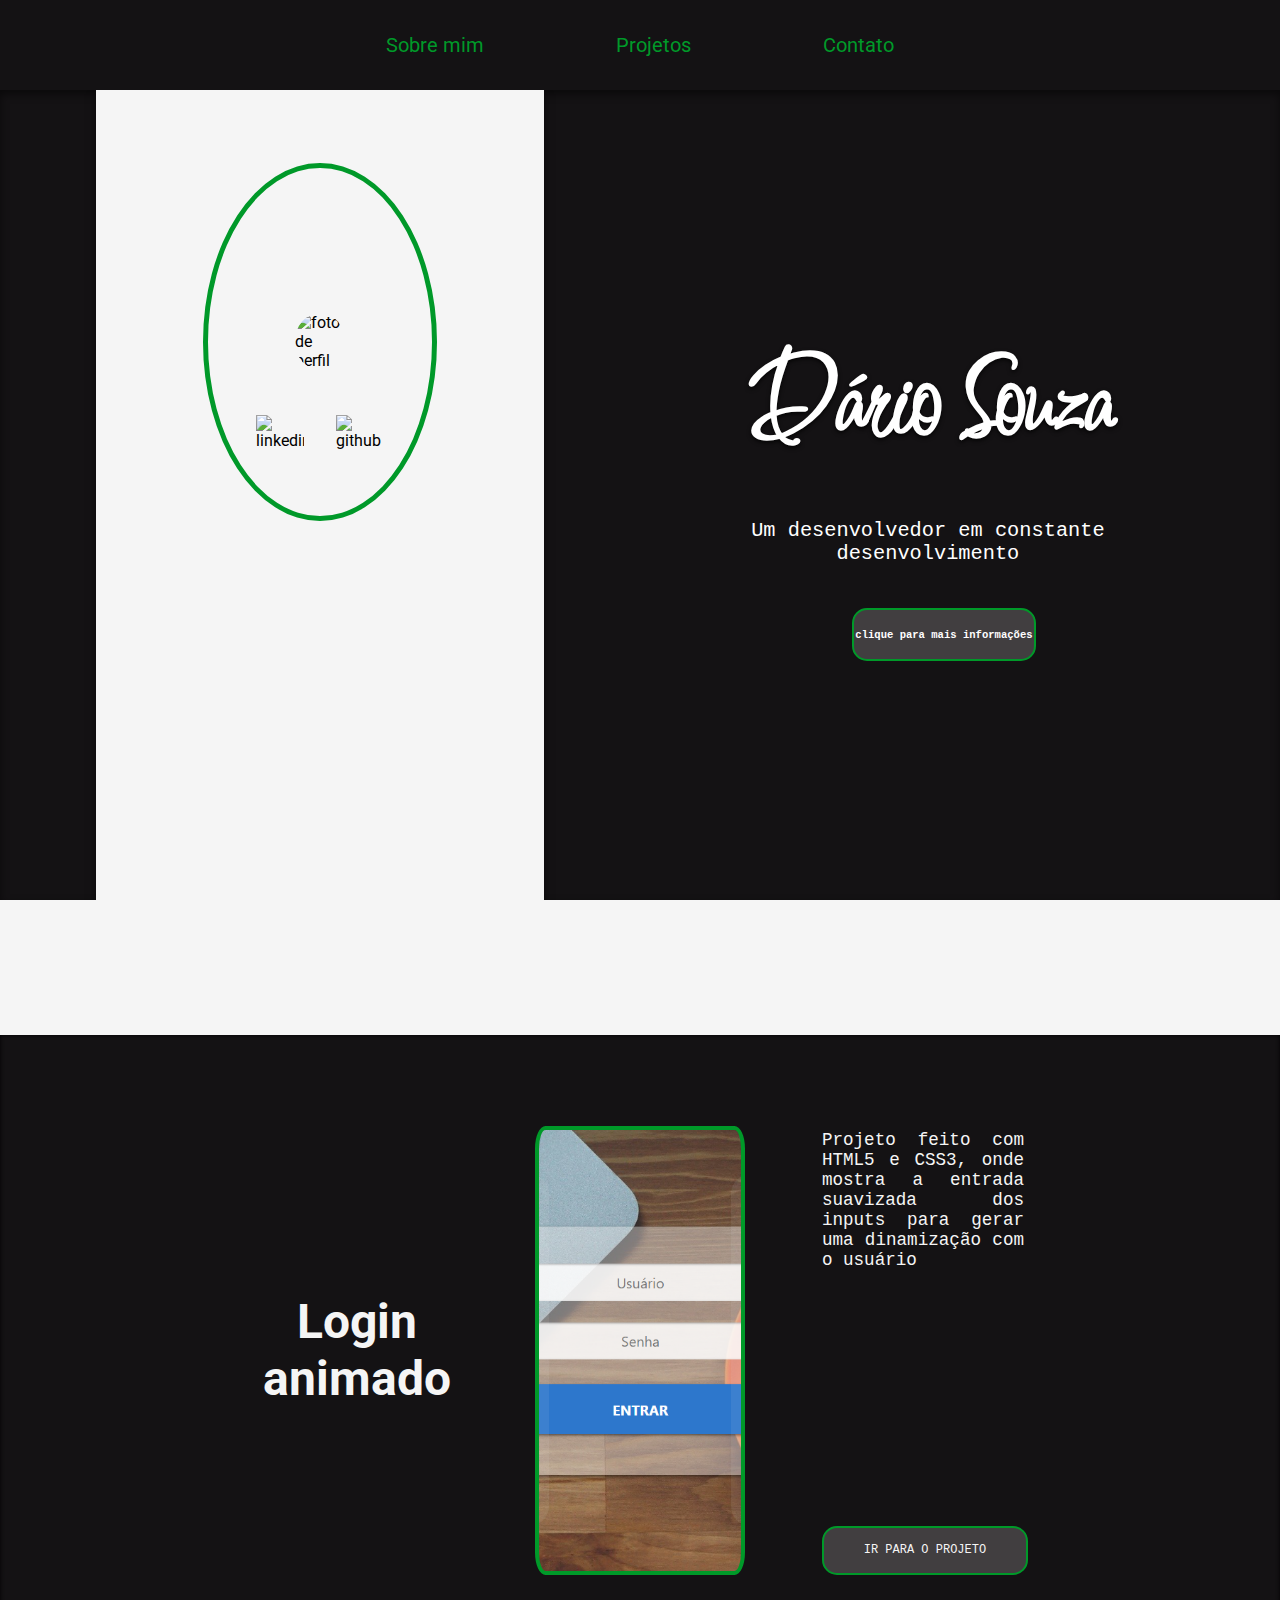
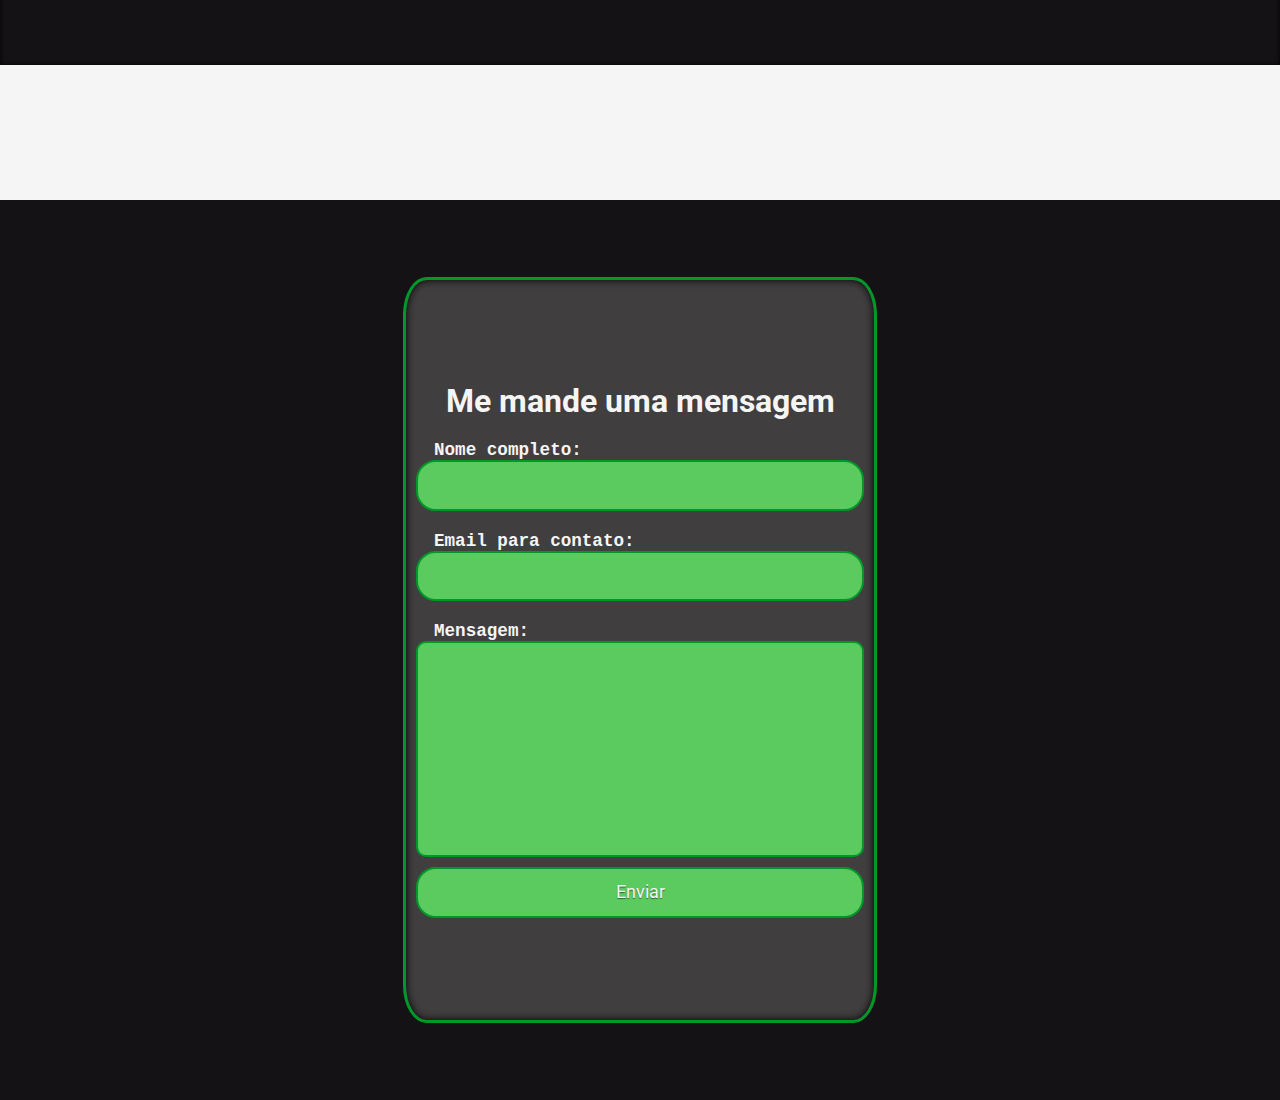
==== index.html @ be83c798 "Initial commit" ====
<!DOCTYPE html>
<html lang="pt-br">
<head>
    <meta charset="UTF-8">
    <meta http-equiv="X-UA-Compatible" content="IE=edge">
    <meta name="viewport" content="width=device-width, initial-scale=1.0">
    <title>Dário Souza </title>
    <link rel="stylesheet" href="style.css">
</head>
<body>
    <header>
        <nav>
            <a href="#aboutMe">Sobre mim</a>
            <a href="#projects">Projetos</a>
            <a href="#contactMe">Contato</a>
        </nav>
    </header>
    <main>
        <section id="aboutMe">
            <div class="informations">
                <div class="blockInformation">
                    <div id="iName" class="informationLeft">Nome: </div>
                    <div id="fullName" class="informationRight">Dário Souza Silva</div>
                </div>
                <div class="blockInformation">
                    <div id="iAge" class="informationLeft">Idade: </div>
                    <div id="age" class="informationRight">27 anos</div>
                </div>
                <div class="blockInformation">
                    <div id="iFormation" class="informationLeft">Formação: </div>
                    <div id="formation" class="informationRight">Ciência da computação (cursando)</div>
                </div>
                <div class="blockInformation">
                    <div id="iTech" class="informationLeft">Tecnologias: </div>
                    <div id="tech" class="informationRight">
                        <img src="https://cdn-icons-png.flaticon.com/128/5968/5968267.png" alt="HTML5">
                        <img src="https://cdn-icons-png.flaticon.com/128/5968/5968242.png" alt="CSS3">
                        <img src="https://cdn-icons-png.flaticon.com/128/5968/5968292.png" alt="JavaScript">
                        <img src="https://cdn-icons-png.flaticon.com/128/226/226777.png" alt="Java">
                    </div>
                </div>
                <div id="toBack" class="blockInformation" onclick="toBack()">&gt &gt Voltar &gt &gt</div>
            </div>
            <div class="perfil">
                <div id="picture">
                    <img src="https://scontent.fpll2-1.fna.fbcdn.net/v/t1.6435-9/125182781_3692004967556855_4552895467819560343_n.jpg?_nc_cat=101&ccb=1-7&_nc_sid=84a396&_nc_eui2=AeEz0rqTQO0uCmzZlT-p1dopGNOKc-4LYCgY04pz7gtgKFqlQLQDskHsWCUPyxVER9g7AO82_QaTuzuPKn4RQ9fH&_nc_ohc=QNXeAowaSjYAX9S0Y0w&_nc_ht=scontent.fpll2-1.fna&oh=00_AfDtJtRcVWvV2bfsBlTSe26yl1U_y7fe7mzKs6G5Bv3Qhg&oe=63E3FEDC" alt="foto de perfil">
                </div>
                <div class="icons">
                    <nav>
                        <a href="https://www.linkedin.com/in/dariosouza25/" target="_blank"><img src="https://cdn-icons-png.flaticon.com/128/3488/3488326.png" alt="linkedin" id="img1"></a>
                        <a href="https://github.com/DSouza25" target="_blank"><img src="https://cdn-icons-png.flaticon.com/128/3488/3488426.png" alt="github" id="img2"></a>
                    </nav>
                </div>
            </div>
            <h1 id="name">Dário Souza</h1>
            <p id="slogan">Um desenvolvedor em constante <br> desenvolvimento</p>
            <div id="moreInformation" onclick="toMove()">
                <p>clique para mais informações</p>
            </div>
        </section>
        <section id="projects">
            <div class="contents">
                <div id="project">
                    <div id="projectName"><h1 id="nameView">Nome do projeto</h1></div>
                    <div id="projectView">
                        <div id="backProject" onclick="changeProject(-1)">&lt&lt</div>
                        <div id="nextProject" onclick="changeProject(1)">&gt&gt</div>
                    </div>
                    <div id="projectDescription">
                        <p id="description">Lorem ipsum dolor sit amet consectetur adipisicing elit. Qui adipisci fugit, necessitatibus ad quae odit tempora impedit saepe neque, quas, doloremque labore consectetur a. Eaque quos exercitationem qui quisquam quia.</p>
                        <a href="#projects" id="projectLink" target="_blank">
                            <div id="goToProject">IR PARA O PROJETO</div>
                        </a>
                    </div>
                </div>

            </div>
        </section>
        <section id="contactMe">
            <form action="https://formsubmit.co/dariodev25@gmail.com" method="post" id="contactForm">
                <input type="hidden" name="_next" value="http://127.0.0.1:5500/index.html">
                <h1>Me mande uma mensagem</h1>
                <label for="contactName">Nome completo:</label>
                <input type="text" name="contactName" id="contactName">
                <label for="contactEmail">Email para contato:</label>
                <input type="email" name="contactEmail" id="contacEmail">
                <label for="message">Mensagem:</label>
                <textarea name="message" id="message" cols="30" rows="10"></textarea>
                <input type="submit" value="Enviar" id="submit">
            </form>
        </section>
    </main>
    <footer></footer>
    <script src="scripit.js"></script>
</body>
</html>
---- style.css ----
@import url('https://fonts.googleapis.com/css2?family=Roboto:wght@400;500;700&display=swap');
@import url('https://fonts.googleapis.com/css2?family=Inspiration&display=swap');
*{
    text-decoration: none;
    color: black;
    margin: 0;
    padding: 0;
    border: 0;
    font-family: 'Roboto', sans-serif;
}
:root{
    --darkGreen: #006414;
    --normalGreen: #009929;
    --lightGreen: #5ccb5f;
    --black: #141214;
    --gray: #413e40;
}
header{
    height: 10vh;
    width: 100vw;
    display: flex;
    justify-content: center;
    background-color: var(--black);
}
header > nav{
    height: 100%;
    width: 50%;
    display: flex;
    justify-content: space-around;
    font-size: 1.25rem;
    align-items: center;
    color: var(--black);
}
header > nav > a{
    color: var(--normalGreen);
}
header > nav > a:hover{
    color: var(--lightGreen);
}
main{
    height: 90vh;
    width: 100vw;
}
#aboutMe{
    height: 100%;
    width: 100vw;
    overflow: hidden;
    position: relative;
    background-color: var(--black);
    box-shadow: inset 0px 4px 8px rgba(0, 0, 0, 0.5);
}
.informations{
    width: 50%;
    height: 100%;
    position: absolute;
    display: flex;
    align-items: center;
    justify-content: center;
    flex-direction: column;
}
.blockInformation{
    width: 80%;
    height: 6%;
    margin: 10px 0px;
    display: flex;
    justify-content: center;
    align-items: center;
}
@keyframes informationsIn {
    0%{
        transform: translateY(0px);
        opacity: 0;
    }
    75%{
        transform: translateY(-80px);
    }
    100%{
        transform: translateY(-60px);
        opacity: 1;
    }
}
@keyframes surgir {
    0%{
        opacity: 0;
    }
    100%{
        opacity: 1;
    }
}
@keyframes sumir {
    0%{
        opacity: 1;
    }
    100%{
        opacity: 0;
    }
}
.blockInformation > div{
    margin: 0px 10px;
    box-sizing: border-box;
    padding-left: 8px;
}
.informationLeft{
    background-color: whitesmoke;
    height: 100%;
    width: 25%;
    font-size: large;
    display: flex;
    align-items: center;
    opacity: 0;
    border-radius: 4px;
    box-shadow: 0px 2px 4px black;
}
.informationRight{
    background-color: var(--normalGreen);
    color: whitesmoke;
    height: 100%;
    width: 70%;
    font-size: large;
    display: flex;
    align-items: center;
    font-family: 'Courier New', Courier, monospace;
    opacity: 0;
    border-radius: 4px;
    box-shadow: 0px 0px 4px black;
}
.informationRight > img{
    width: 7%;
    margin-left: 5px;
    box-shadow: 0px 1px 2px var(--darkGreen);
}
#toBack{
    height: 6%;
    width: 24%;
    color: whitesmoke;
    border: 2px solid var(--normalGreen);
    background-color: var(--gray);
    border-radius: 15px;
    display: flex;
    align-items: center;
    justify-content: center;
    z-index: 1;
    font-family: 'Courier New', Courier, monospace;
    font-size: .8rem;
    transform: translateY(-20px);
}
#toBack:hover{
    background-color: var(--normalGreen);
    cursor: pointer;
    box-shadow: 0px 1px 4px rgba(0, 0, 0, 0.5);
    transition: .5s;
}
#toBack:active{
    box-shadow: inset 0px 1px 4px rgba(0, 0, 0, 0.5);
}
.perfil{
    height: 100%;
    width: 35%;
    background-color: whitesmoke;
    box-shadow: 0px 4px 8px rgba(0, 0, 0, 0.5);
    position: absolute;
    left: 7.5%;
    display: flex;
    flex-direction: column;
    justify-content: center;
    align-items: center;
    z-index: 1;
}
#name{
    font-family: 'Inspiration', cursive;
    text-align: center;
    font-size: 7rem;
    color: white;
    position: absolute;
    height: 15%;
    width: 40%;
    top: 30%;
    right: 7%;
    text-shadow: 0px 2px 4px rgba(0, 0, 0, 0.774);
    z-index: 1;
}
#slogan{
    color: white;
    position: absolute;
    text-align: center;
    right: 13.7%;
    top: 53%;
    font-size: 1.27rem;
    font-family: 'Courier New', Courier, monospace;
    z-index: 1;
}
#moreInformation{
    height: 6%;
    width: 14%;
    border: 2px solid var(--normalGreen);
    background-color: var(--gray);
    position: absolute;
    top: 64%;
    right: 19.1%;
    border-radius: 15px;
    display: flex;
    align-items: center;
    justify-content: center;
    z-index: 1;
}
#moreInformation:hover{
    background-color: var(--normalGreen);
    cursor: pointer;
    box-shadow: 0px 1px 4px rgba(0, 0, 0, 0.5);
    transition: .5s;
}
#moreInformation:active{
    box-shadow: inset 0px 1px 4px rgba(0, 0, 0, 0.5);
}
#moreInformation > p{
    font-size: 0.66rem;
    font-weight: 600;
    font-family: 'Courier New', Courier, monospace;
    color: white;
}
#picture{
    display: flex;
    align-items: center;
    justify-content: center;
    margin-top: 22%;
}
#picture::before{
    content: '';
    width: 50%;
    height: 43%;
    border-radius: 50%;
    position: absolute;
    border: 5px solid var(--normalGreen);
}
#picture > img{
    width: 48%;
    border-radius: 50%;
    z-index: 1;
}
.icons{
    height: 50%;
    width: 100%;
    display: flex;
    justify-content: center;
}
.icons nav{
    width: 50%;
    display: flex;
    margin-top: 10%;
    justify-content: center;
}
.icons > nav > a {
    display: flex;
    width: 36%;
    height: 28%;
    justify-content: center;
}
.icons > nav > a > img {
    width: 60%;
    z-index: 3;
}

/*↓↓↓↓↓ projects ↓↓↓↓↓*/

#projects{
    background-color: whitesmoke;
    height: 100vh;
    width: 100%;
    overflow: hidden;
    display: flex;
    justify-content: center;
    align-items: center;
}
.contents{
    background-color: var(--black);
    width: 100%;
    height: 70%;
    box-shadow: inset 0px 0px 4px black;
    display: flex;
    justify-content: center;
}

#project{
    height: 100%;
    width: 60%;
    position: relative;
    display: flex;
    justify-content: center;
    align-items: center;
}
#projectView{
    height: 70%;
    width: 30%;
    border: 4px solid var(--normalGreen);
    border-radius: 5%;
    background-image: url("https://images.hdqwalls.com/download/error-404-page-3k-1366x768.jpg");
    background-size: cover;
    background-repeat: no-repeat;
    background-position: center center;
    position: relative;
    overflow: hidden;
    display: flex;
    align-items: center;
}
#backProject{
    height: 80%;
    width: 30%;
    left: -25%;
    position: absolute;
    border-radius: 20px;
    transition: .3s;
    background-color: rgba(245, 245, 245, 0.08);
    display: flex;
    align-items: center;
    justify-content: center;
    color: rgba(245, 245, 245, 0.8);
}
#backProject:hover{
    left: -18%;
    cursor: pointer;
    background-color: rgba(245, 245, 245, 0.25);
    justify-content: right;
    font-size: 1.3rem;
    
}
#nextProject{
    height: 80%;
    width: 30%;
    right: -25%;
    position: absolute;
    border-radius: 20px;
    transition: .3s;
    background-color: rgba(245, 245, 245, 0.08);
    display: flex;
    justify-content: right;
    align-items: center;
    color: rgba(245, 245, 245, 0.8);
}
#nextProject:hover{
    right: -18%;
    cursor: pointer;
    background-color: rgba(245, 245, 245, 0.30);
    justify-content: left;
    font-size: 1.2rem;
}
#projectDescription{
    height: 70%;
    width: 30%;
    margin-left: 10%;
    color: whitesmoke;
    font-family: 'Courier New', Courier, monospace;
    font-size: 1.1rem;
    justify-content: end;
    display: flex;
    flex-direction: column;
    justify-content: space-between;
}
#projectDescription > p{
    color: whitesmoke;
    text-align: justify;
    font-family: 'Courier New', Courier, monospace;
}
#projectDescription > a{
    height: 10%;
}
#goToProject{
    height: 100%;
    width: 100%;
    border: 2px solid var(--normalGreen);
    background-color: var(--gray);
    border-radius: 15px;
    display: flex;
    align-items: center;
    justify-content: center;
    color: whitesmoke;
    font-family: 'Courier New', Courier, monospace;
    font-size: .75rem;
}
#goToProject:hover{
    background-color: var(--normalGreen);
    cursor: pointer;
    box-shadow: 0px 1px 4px rgba(0, 0, 0, 0.5);
    transition: .5s;
}
#goToProject:active{
    box-shadow: inset 0px 1px 4px rgba(0, 0, 0, 0.5);
}
#projectName{
    margin-right: 10%;
    width: 30%;
    height: 50%;
    display: flex;
    align-items: center;
}
#projectName > h1{
    font-size: 3rem;
    text-align: center;
    color: whitesmoke;
}

/*↓↓↓↓↓ contact ↓↓↓↓↓*/
#contactMe{
    height: 100vh;
    width: 100%;
    overflow: hidden;
    display: flex;
    flex-direction: column;
    justify-content: center;
    align-items: center;
    background-color: var(--black);
}
#contactForm{
    display: flex;
    flex-direction: column;
    justify-content: center;
    height: 80%;
    width: 35%;
    border: 3px solid var(--normalGreen);
    box-shadow: inset 0px 0px 8px black;
    padding: 10px;
    border-radius: 5%;
    background-color: var(--gray);
}
#contactForm > h1{
    color: whitesmoke;
    text-align: center;
    font-size: 2rem;
}
#contactForm > label{
    color: whitesmoke;
    font-family: 'Courier New', Courier, monospace;
    font-weight: bold;
    width: 50%;
    text-align: start;
    margin: 20px 0px 0px 18px;
    font-size: 1.1rem;
}
#contactForm > input{
    height: 7%;
    width: 100%;
    border-radius: 20px;
    font-size: 1.1rem;
    background-color: var(--lightGreen);
    border: 2px solid var(--normalGreen);
    color: whitesmoke;
    box-sizing: border-box;
    padding: 15px;
    text-shadow: 0px 1px 1px rgba(0, 0, 0, 0.5);
}
#message{
    height: 30%;
    border-radius: 10px;
    border: 2px solid var(--normalGreen);
    background-color: var(--lightGreen);
    box-sizing: border-box;
    padding: 10px;
    color: whitesmoke;
    text-shadow: 0px 1px 1px rgba(0, 0, 0, 0.2);
    font-size: 1.05rem;
    resize: none;
}
#contactForm > #submit{
    margin-top: 10px;
    padding: 0px;
    transition: 0.3s;
}
    
#submit:hover{
    cursor: pointer;
    background-color: whitesmoke;
    color: var(--normalGreen);
    text-shadow: none;
}
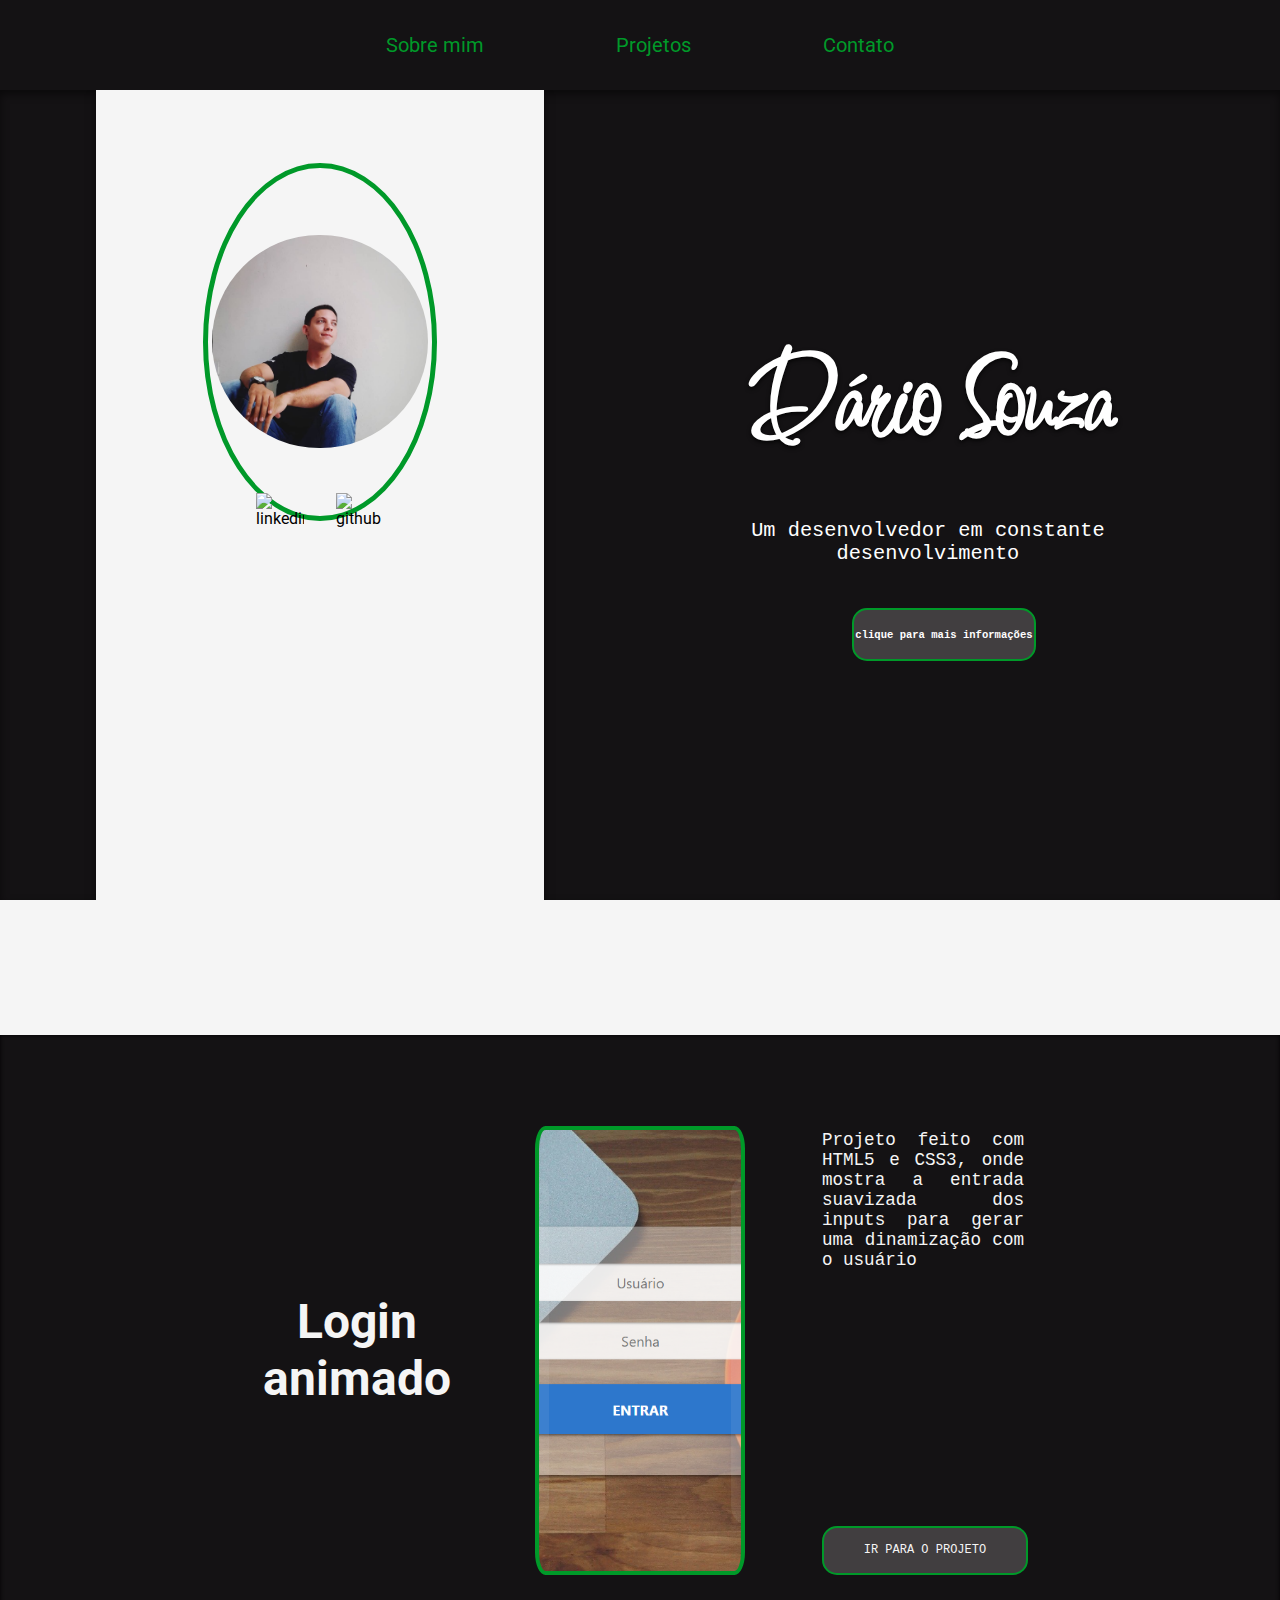
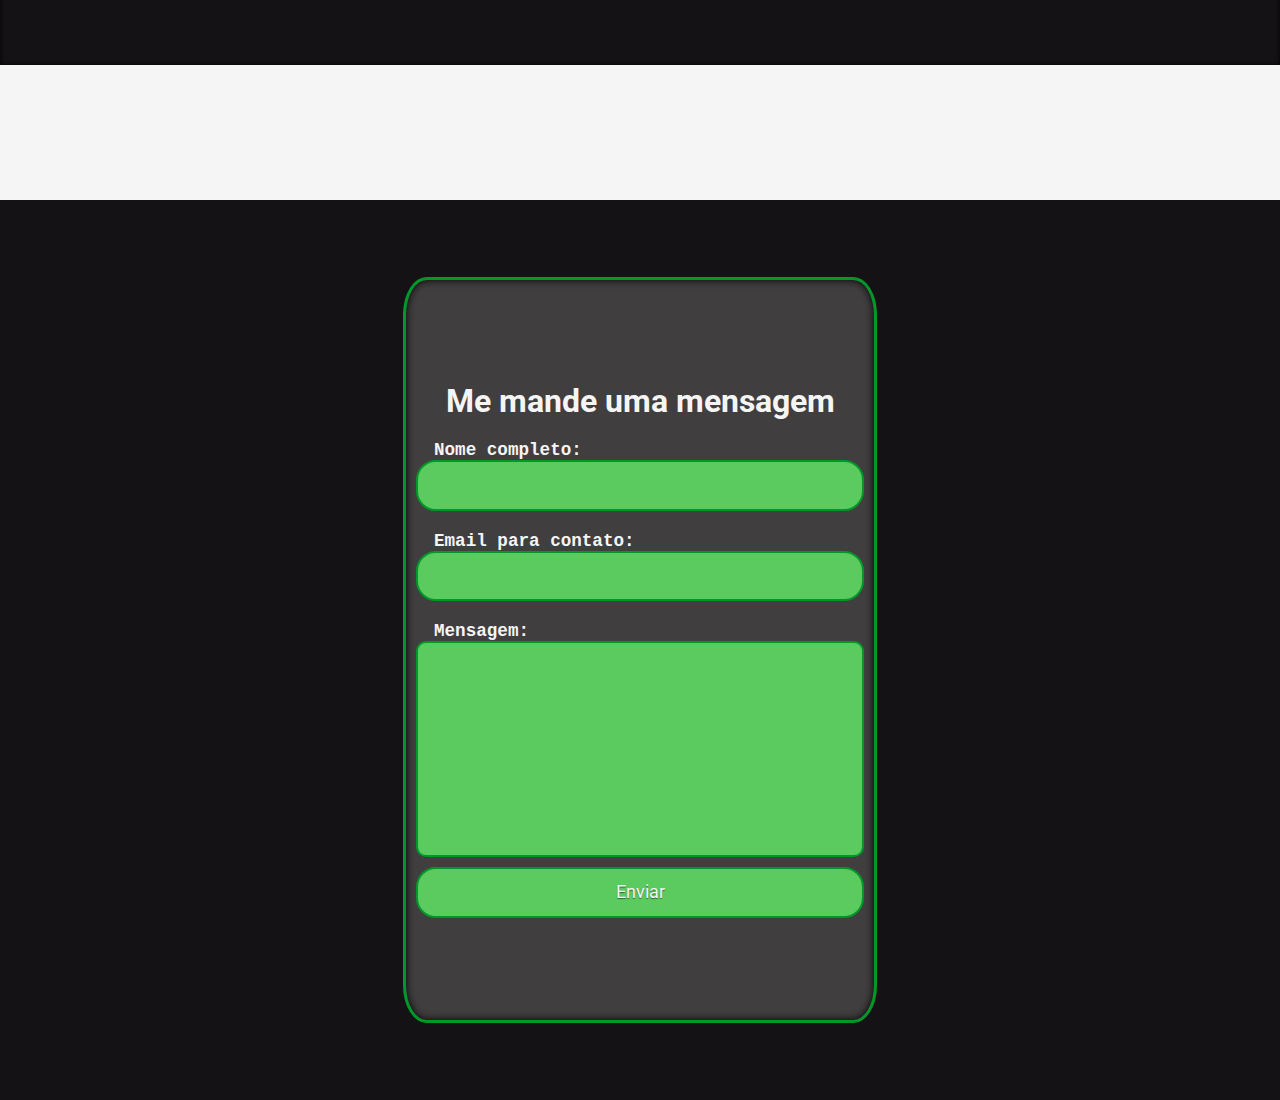
==== commit 188cea6b: "atualizando a foto de perfil sem link" ====
--- a/index.html
+++ b/index.html
@@ -33,17 +33,17 @@
                 <div class="blockInformation">
                     <div id="iTech" class="informationLeft">Tecnologias: </div>
                     <div id="tech" class="informationRight">
-                        <img src="https://cdn-icons-png.flaticon.com/128/5968/5968267.png" alt="HTML5">
-                        <img src="https://cdn-icons-png.flaticon.com/128/5968/5968242.png" alt="CSS3">
-                        <img src="https://cdn-icons-png.flaticon.com/128/5968/5968292.png" alt="JavaScript">
-                        <img src="https://cdn-icons-png.flaticon.com/128/226/226777.png" alt="Java">
+                        <img src="https://cdn-icons-png.flaticon.com/128/5968/5968267.png" alt="HTML5" title="HTML5">
+                        <img src="https://cdn-icons-png.flaticon.com/128/5968/5968242.png" alt="CSS3" title="CSS3">
+                        <img src="https://cdn-icons-png.flaticon.com/128/5968/5968292.png" alt="JavaScript" title="JavaScript">
+                        <img src="https://cdn-icons-png.flaticon.com/128/226/226777.png" alt="Java" title="Java">
                     </div>
                 </div>
                 <div id="toBack" class="blockInformation" onclick="toBack()">&gt &gt Voltar &gt &gt</div>
             </div>
             <div class="perfil">
                 <div id="picture">
-                    <img src="https://scontent.fpll2-1.fna.fbcdn.net/v/t1.6435-9/125182781_3692004967556855_4552895467819560343_n.jpg?_nc_cat=101&ccb=1-7&_nc_sid=84a396&_nc_eui2=AeEz0rqTQO0uCmzZlT-p1dopGNOKc-4LYCgY04pz7gtgKFqlQLQDskHsWCUPyxVER9g7AO82_QaTuzuPKn4RQ9fH&_nc_ohc=QNXeAowaSjYAX9S0Y0w&_nc_ht=scontent.fpll2-1.fna&oh=00_AfDtJtRcVWvV2bfsBlTSe26yl1U_y7fe7mzKs6G5Bv3Qhg&oe=63E3FEDC" alt="foto de perfil">
+                    <img src="images/eu perfil.png" alt="foto de perfil">
                 </div>
                 <div class="icons">
                     <nav>
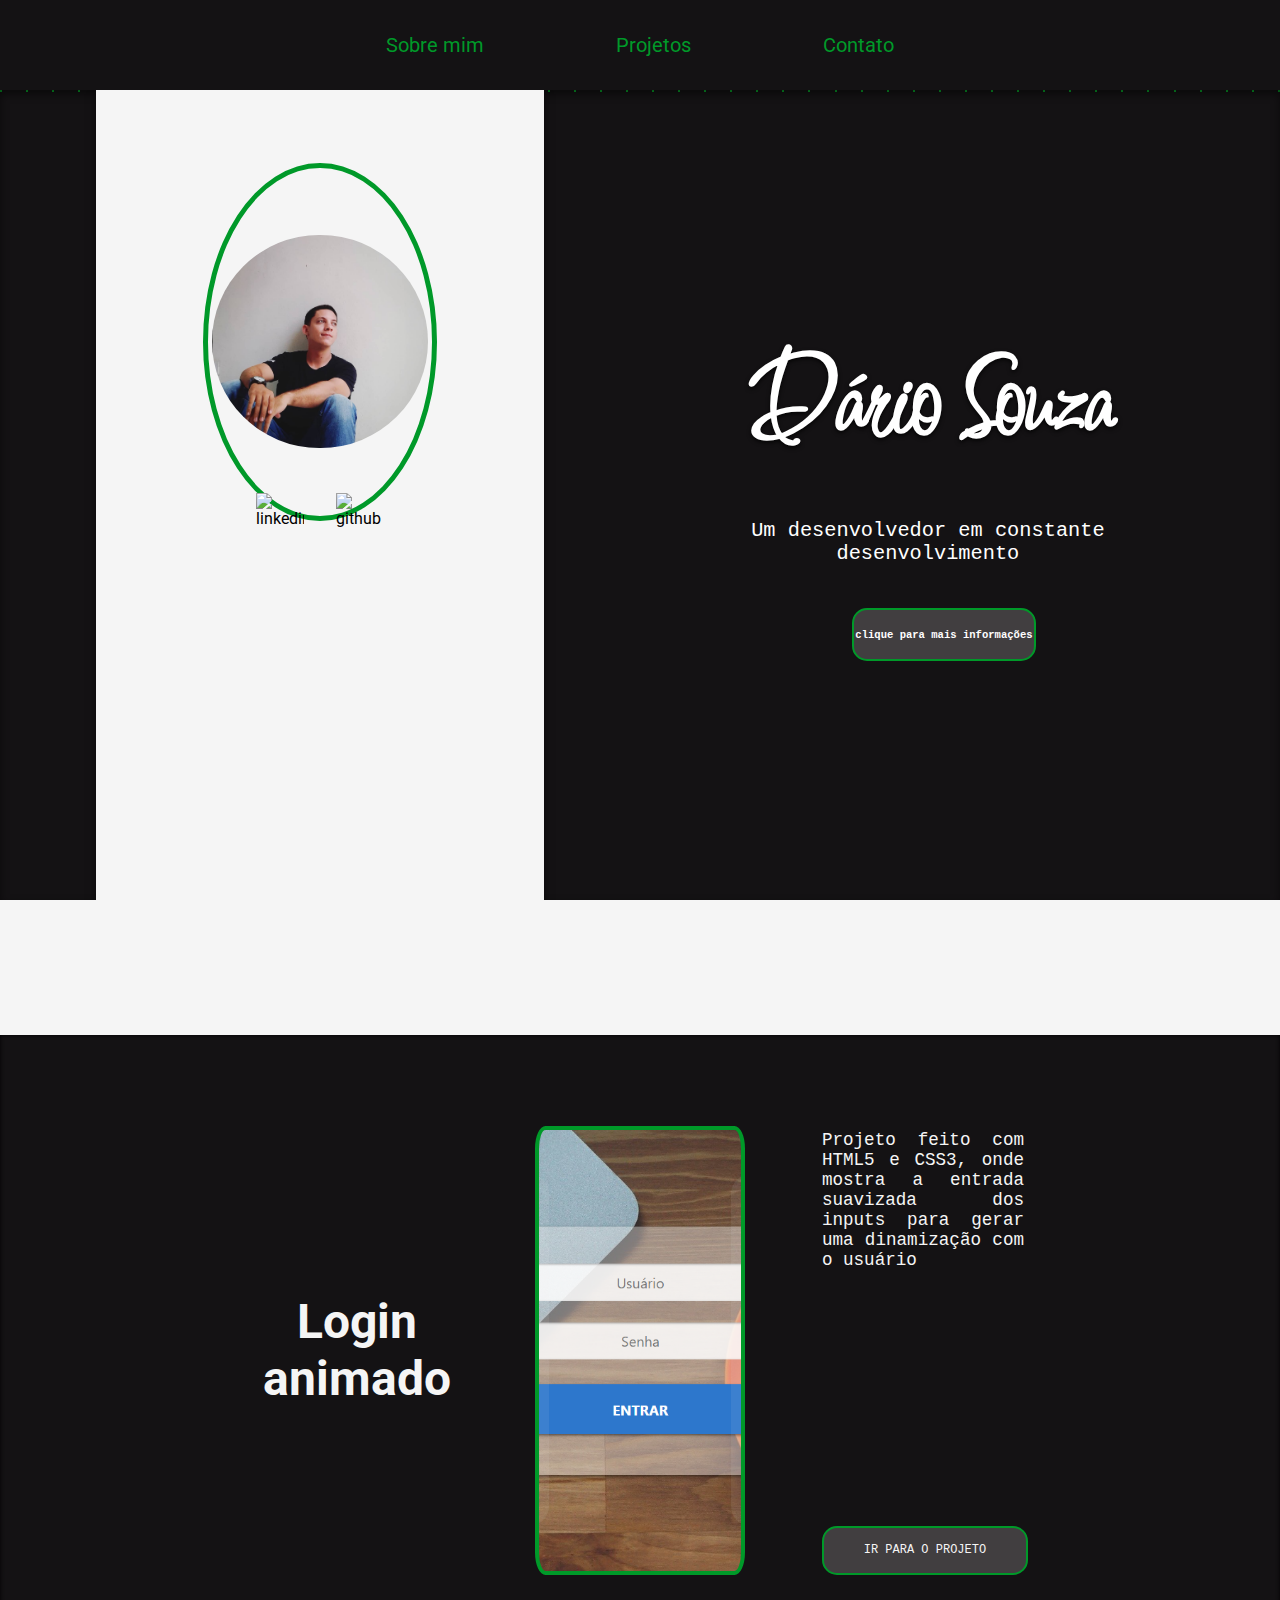
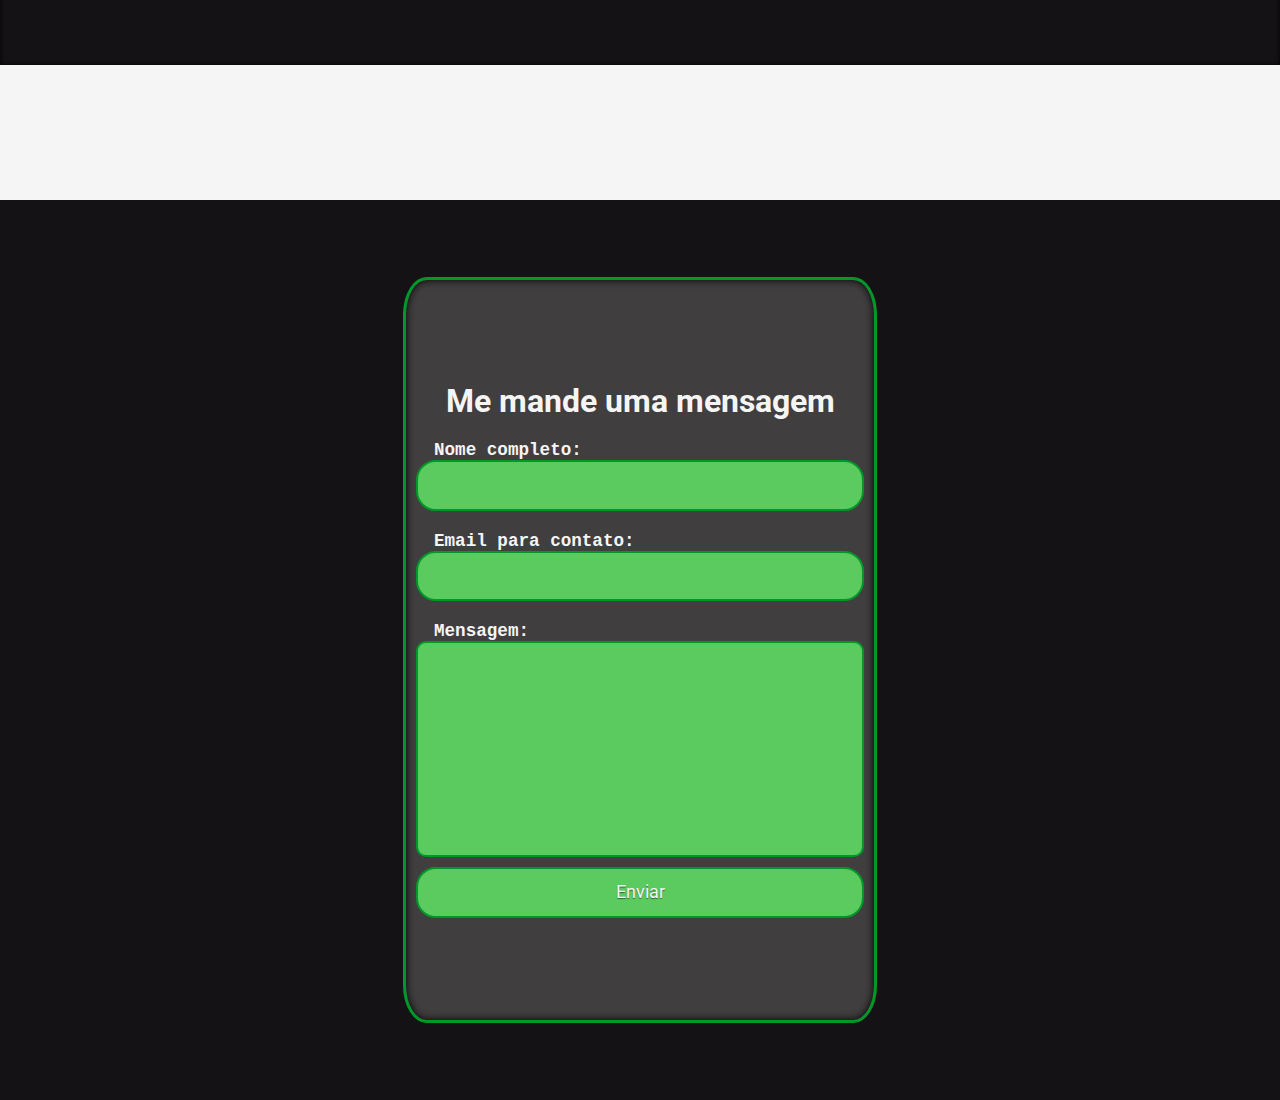
==== commit 608b10fa: "loucura" ====
--- a/index.html
+++ b/index.html
@@ -17,6 +17,7 @@
     </header>
     <main>
         <section id="aboutMe">
+            <div class="backgroundDinamico"></div>
             <div class="informations">
                 <div class="blockInformation">
                     <div id="iName" class="informationLeft">Nome: </div>
--- a/style.css
+++ b/style.css
@@ -46,8 +46,16 @@
     width: 100vw;
     overflow: hidden;
     position: relative;
-    background-color: var(--black);
     box-shadow: inset 0px 4px 8px rgba(0, 0, 0, 0.5);
+}
+.backgroundDinamico{
+    position: absolute;
+    height: 100vh;
+    width: 100vw;
+    background-color: #141214;
+    display: flex;
+    justify-content: space-between;
+    z-index: -1;
 }
 .informations{
     width: 50%;
@@ -470,4 +478,28 @@
     background-color: whitesmoke;
     color: var(--normalGreen);
     text-shadow: none;
+}
+
+/*------------------------------------*/
+.luz{
+    height: 2px;
+    width: 2px;
+    background-color: rgba(1, 245, 54, 0.8);
+    border-radius: 50%;
+}
+
+@keyframes piscar {
+    0%{
+        box-shadow: 0px 0px 0px rgba(245, 245, 245);
+        transform: translateY(100vh);
+    }
+    50%{
+        box-shadow: 0px 0px 5px rgba(245, 245, 245),
+        0px 0px 10px rgba(245, 245, 245, 0.8),
+        0px 0px 15px rgba(245, 245, 245, 0.6);
+    }
+    100%{
+        box-shadow: 0px 0px 0px rgba(245, 245, 245); 
+        transform: translateY(-10vh);
+    }
 }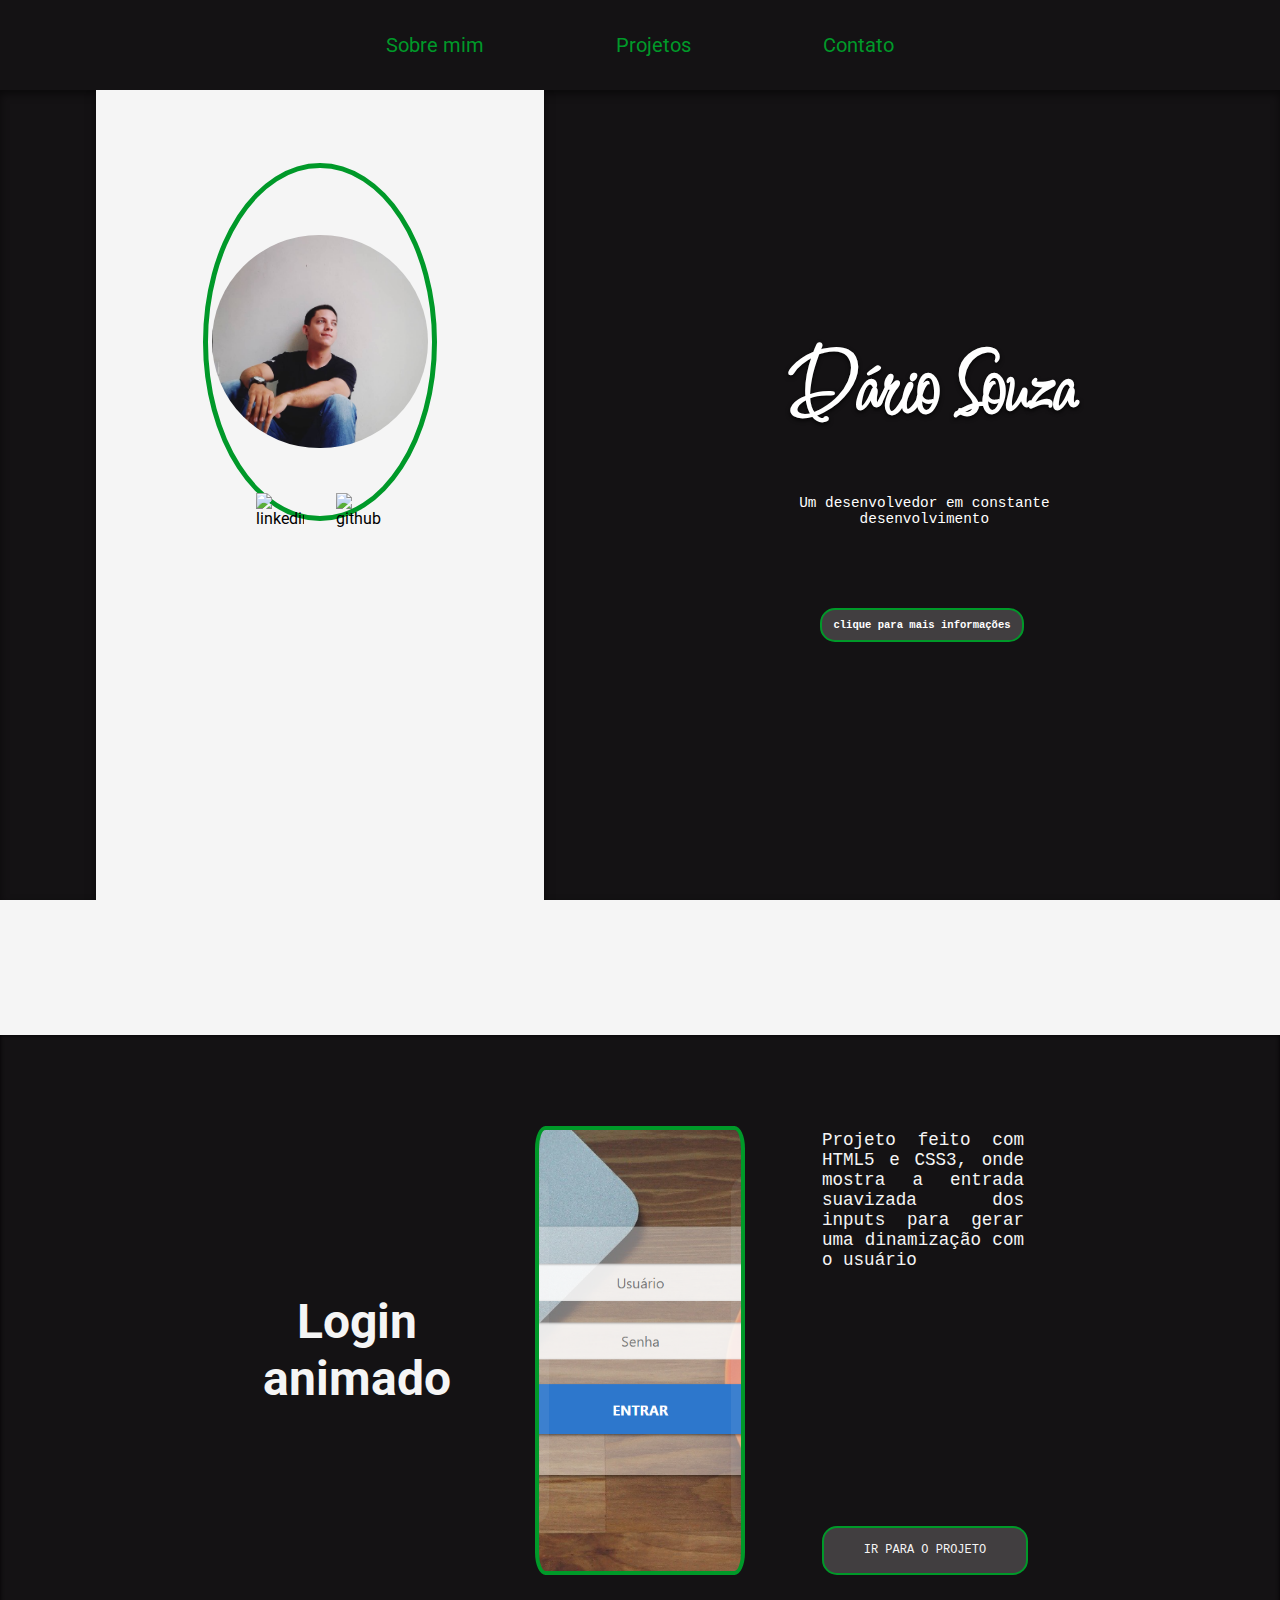
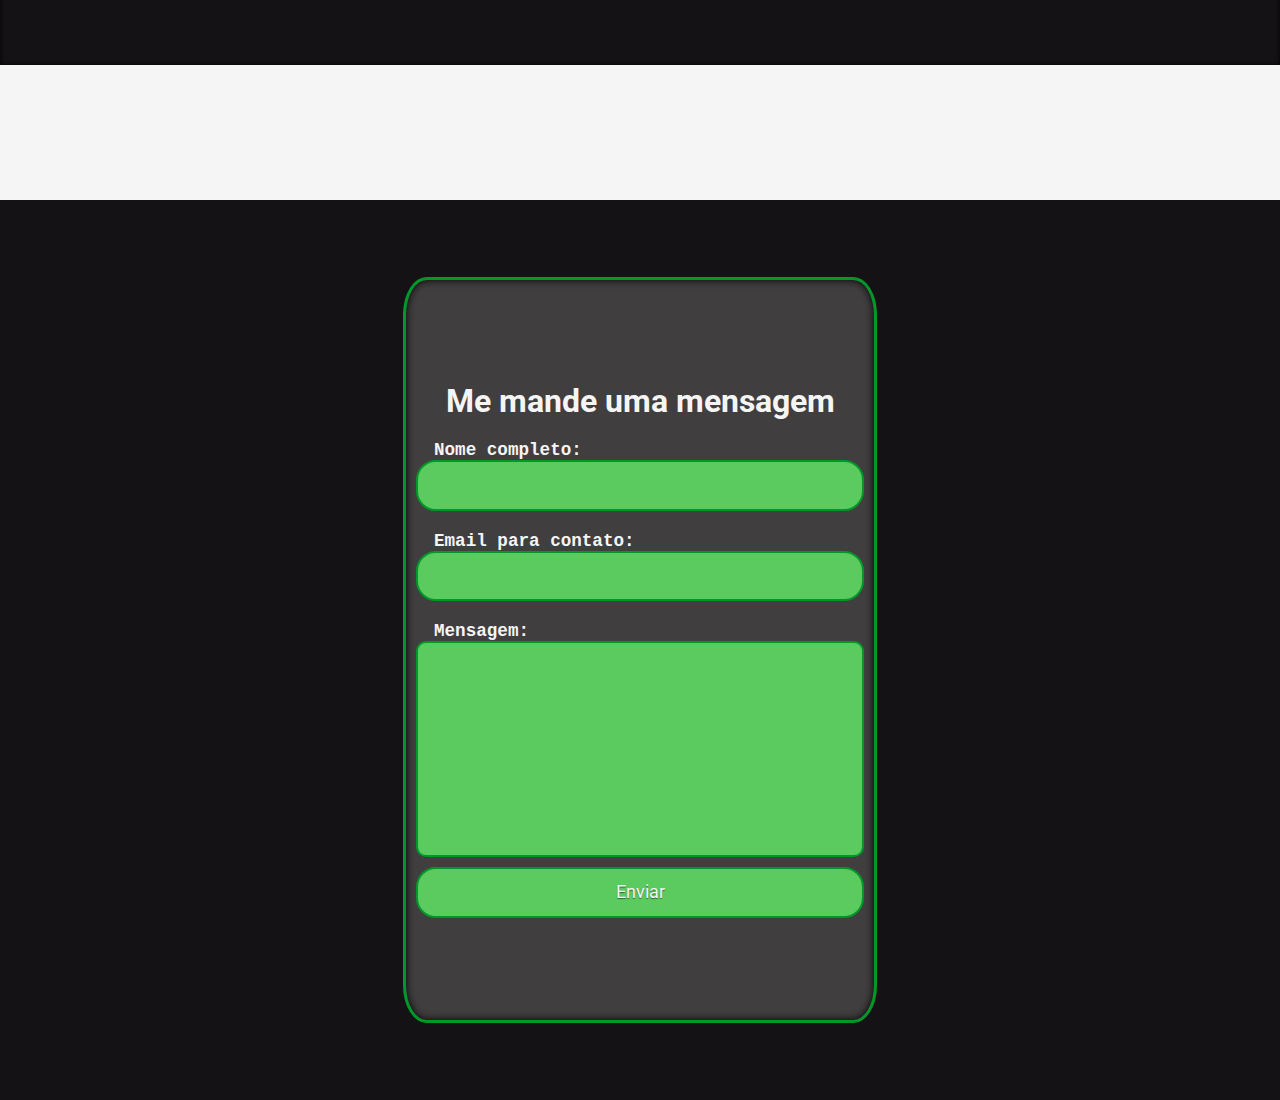
==== commit 2d09fb1b: "responsividade" ====
--- a/index.html
+++ b/index.html
@@ -29,7 +29,7 @@
                 </div>
                 <div class="blockInformation">
                     <div id="iFormation" class="informationLeft">Formação: </div>
-                    <div id="formation" class="informationRight">Ciência da computação (cursando)</div>
+                    <div id="formation" class="informationRight">Ciência da computação</div>
                 </div>
                 <div class="blockInformation">
                     <div id="iTech" class="informationLeft">Tecnologias: </div>
--- a/style.css
+++ b/style.css
@@ -31,6 +31,7 @@
     align-items: center;
     color: var(--black);
 }
+
 header > nav > a{
     color: var(--normalGreen);
 }
@@ -52,7 +53,7 @@
     position: absolute;
     height: 100vh;
     width: 100vw;
-    background-color: #141214;
+    background-color: var(--black);
     display: flex;
     justify-content: space-between;
     z-index: -1;
@@ -177,7 +178,7 @@
 #name{
     font-family: 'Inspiration', cursive;
     text-align: center;
-    font-size: 7rem;
+    font-size: 5.5rem;
     color: white;
     position: absolute;
     height: 15%;
@@ -191,20 +192,20 @@
     color: white;
     position: absolute;
     text-align: center;
-    right: 13.7%;
-    top: 53%;
-    font-size: 1.27rem;
+    right: 18%;
+    top: 50%;
+    font-size: .9rem;
     font-family: 'Courier New', Courier, monospace;
     z-index: 1;
 }
 #moreInformation{
-    height: 6%;
-    width: 14%;
+    height: 30px;
+    width: 200px;
     border: 2px solid var(--normalGreen);
     background-color: var(--gray);
     position: absolute;
     top: 64%;
-    right: 19.1%;
+    right: 20%;
     border-radius: 15px;
     display: flex;
     align-items: center;
@@ -502,4 +503,570 @@
         box-shadow: 0px 0px 0px rgba(245, 245, 245); 
         transform: translateY(-10vh);
     }
+}
+@media (max-width: 768px) {
+    header{
+        height: 10vh;
+        width: 100vw;
+        display: flex;
+        justify-content: center;
+        background-color: var(--black);
+    }
+    header > nav{
+        height: 100%;
+        width: 100%;
+        display: flex;
+        justify-content: space-around;
+        font-size: 1.1rem;
+        align-items: center;
+        color: var(--black);
+    }
+    
+    header > nav > a{
+        color: var(--normalGreen);
+    }
+    header > nav > a:hover{
+        color: var(--lightGreen);
+    }
+    .perfil{
+        height: 100%;
+        width: 40%;
+        background-color: whitesmoke;
+        box-shadow: 0px 4px 8px rgba(0, 0, 0, 0.5);
+        position: absolute;
+        left: 0%;
+        display: flex;
+        flex-direction: column;
+        justify-content: center;
+        align-items: center;
+        z-index: 1;
+    }
+    #name{
+        font-family: 'Inspiration', cursive;
+        text-align: center;
+        font-size: 3.5rem;
+        color: white;
+        position: absolute;
+        height: 15%;
+        width: 40%;
+        top: 30%;
+        right: 7%;
+        text-shadow: 0px 2px 4px rgba(0, 0, 0, 0.774);
+        z-index: 1;
+    }
+    #slogan{
+        color: white;
+        position: absolute;
+        text-align: center;
+        right: 14%;
+        top: 45%;
+        font-size: .7rem;
+        font-family: 'Courier New', Courier, monospace;
+        z-index: 1;
+    }
+    #moreInformation{
+        height: 30px;
+        width: 170px;
+        border: 2px solid var(--normalGreen);
+        background-color: var(--gray);
+        position: absolute;
+        top: 55%;
+        right: 15.1%;
+        border-radius: 15px;
+        display: flex;
+        align-items: center;
+        justify-content: center;
+        z-index: 1;
+    }
+    #moreInformation > p{
+        font-size: 0.6rem;
+        font-weight: 600;
+        font-family: 'Courier New', Courier, monospace;
+        color: white;
+    }
+    #picture{
+        display: flex;
+        align-items: center;
+        justify-content: center;
+        margin-top: 22%;
+    }
+    #picture::before{
+        content: '';
+        width: 53%;
+        height: 34%;
+        border-radius: 50%;
+        position: absolute;
+        border: 5px solid var(--normalGreen);
+    }
+    #picture > img{
+        width: 48%;
+        border-radius: 50%;
+        z-index: 1;
+    }
+    .icons{
+        height: 42%;
+        width: 100%;
+        display: flex;
+        justify-content: center;
+    }
+    .icons nav{
+        width: 50%;
+        display: flex;
+        margin-top: 10%;
+        justify-content: center;
+    }
+    .icons > nav > a {
+        display: flex;
+        width: 42%;
+        height: 25%;
+        justify-content: center;
+    }
+    .icons > nav > a > img {
+        width: 60%;
+        z-index: 3;
+    }
+    .blockInformation > div{
+        margin: 0px 10px;
+        box-sizing: border-box;
+        padding-left: 8px;
+    }
+    .informationLeft{
+        background-color: whitesmoke;
+        height: 100%;
+        width: 31%;
+        font-size: .88rem;
+        display: flex;
+        align-items: center;
+        opacity: 0;
+        border-radius: 4px;
+        box-shadow: 0px 2px 4px black;
+    }
+    .informationRight{
+        background-color: var(--normalGreen);
+        color: whitesmoke;
+        height: 100%;
+        width: 60%;
+        font-size: .8rem;
+        display: flex;
+        align-items: center;
+        font-family: 'Courier New', Courier, monospace;
+        opacity: 0;
+        border-radius: 4px;
+        box-shadow: 0px 0px 4px black;
+    }
+    .informationRight > img{
+        width: 7%;
+        margin-left: 5px;
+        box-shadow: 0px 1px 2px var(--darkGreen);
+    }
+    #toBack{
+        height: 6%;
+        width: 35%;
+        color: whitesmoke;
+        border: 2px solid var(--normalGreen);
+        background-color: var(--gray);
+        border-radius: 15px;
+        display: flex;
+        align-items: center;
+        justify-content: center;
+        z-index: 1;
+        font-family: 'Courier New', Courier, monospace;
+        font-size: .8rem;
+        transform: translateY(-20px);
+    }
+}
+/*-----------------------------------------------------------------------------------------------------------------------------------------------*/
+@media (max-width: 425px) {
+    header{
+        height: 10vh;
+        width: 100vw;
+        display: flex;
+        justify-content: center;
+        background-color: var(--black);
+    }
+    header > nav{
+        height: 100%;
+        width: 100%;
+        display: flex;
+        justify-content: space-around;
+        font-size: 1.1rem;
+        align-items: center;
+        color: var(--black);
+    }
+    
+    header > nav > a{
+        color: var(--normalGreen);
+    }
+    header > nav > a:hover{
+        color: var(--lightGreen);
+    }
+    .perfil{
+        height: 50%;
+        width: 100%;
+        background-color: whitesmoke;
+        box-shadow: 0px 4px 8px rgba(0, 0, 0, 0.5);
+        position: absolute;
+        left: 0%;
+        display: flex;
+        flex-direction: row;
+        z-index: 1;
+    }
+    #name{
+        font-family: 'Inspiration', cursive;
+        text-align: center;
+        font-size: 4.5rem;
+        color: white;
+        position: absolute;
+        height: 15%;
+        width: 70%;
+        top: 52%;
+        right: 15%;
+        text-shadow: 0px 2px 4px rgba(0, 0, 0, 0.774);
+        z-index: 1;
+    }
+    #slogan{
+        color: white;
+        position: absolute;
+        text-align: center;
+        right: 16%;
+        top: 72%;
+        font-size: 1rem;
+        font-family: 'Courier New', Courier, monospace;
+        z-index: 1;
+    }
+    #moreInformation{
+        height: 32px;
+        width: 174px;
+        border: 2px solid var(--normalGreen);
+        background-color: var(--gray);
+        position: absolute;
+        top: 82%;
+        right: 27%;
+        border-radius: 15px;
+        display: flex;
+        align-items: center;
+        justify-content: center;
+        z-index: 1;
+    }
+    #moreInformation > p{
+        font-size: 0.6rem;
+        font-weight: 600;
+        font-family: 'Courier New', Courier, monospace;
+        color: white;
+    }
+    #picture{
+        height: 100px;
+        width: 160px;
+        display: flex;
+        justify-content: center;
+        align-items: center;
+        margin-bottom: 50px;
+        margin-left: 10px;
+    }
+    #picture::before{
+        content: '';
+        width: 140px;
+        height: 140px;
+        border-radius: 50%;
+        position: absolute;
+        border: 5px solid var(--normalGreen);
+    }
+    #picture > img{
+        width: 129px;
+        border-radius: 50%;
+        z-index: 1;
+    }
+    .icons{
+        height: 42%;
+        width: 50%;
+        display: flex;
+        justify-content: center;
+    }
+    .icons nav{
+        width: 80%;
+        display: flex;
+        justify-content: space-around;
+        align-items: center;
+        flex-direction: column;
+    }
+    .icons > nav > a {
+        display: flex;
+        width: 42%;
+        height: 25%;
+        justify-content: space-around;
+    }
+    .icons > nav > a > img {
+        width: 40px;
+        height: 40px;
+        z-index: 3;
+    }
+    .informations{
+        width: 100%;
+        height: 50%;
+        position: absolute;
+        display: flex;
+        align-items: center;
+        justify-content: center;
+        flex-direction: column;
+    }
+    .blockInformation > div{
+        margin: 0px 10px;
+        box-sizing: border-box;
+        padding-left: 8px;
+    }
+    .informationLeft{
+        background-color: whitesmoke;
+        height: 20px;
+        width: 100px;
+        font-size: .88rem;
+        display: flex;
+        align-items: center;
+        opacity: 0;
+        border-radius: 4px;
+        box-shadow: 0px 2px 4px black;
+    }
+    .informationRight{
+        background-color: var(--normalGreen);
+        color: whitesmoke;
+        height: 20px;
+        width: 175px;
+        font-size: .8rem;
+        display: flex;
+        align-items: center;
+        font-family: 'Courier New', Courier, monospace;
+        opacity: 0;
+        border-radius: 4px;
+        box-shadow: 0px 0px 4px black;
+    }
+    .informationRight > img{
+        width: 7%;
+        margin-left: 5px;
+        box-shadow: 0px 1px 2px var(--darkGreen);
+    }
+    #toBack{
+        height: 25px;
+        width: 130px;
+        color: whitesmoke;
+        border: 2px solid var(--normalGreen);
+        background-color: var(--gray);
+        border-radius: 15px;
+        display: flex;
+        align-items: center;
+        justify-content: center;
+        z-index: 1;
+        font-family: 'Courier New', Courier, monospace;
+        font-size: .8rem;
+        position: absolute;
+        top: 210px;
+    }
+    @keyframes informationsIn {
+        0%{
+            transform: translateY( 0px);
+            opacity: 0;
+        }
+        75%{
+            transform: translateY(-10px);
+        }
+        100%{
+            transform: translateY( 0px);
+            opacity: 1;
+        }
+    }
+}
+@media (max-width: 320px) {
+    header{
+        height: 9vh;
+        width: 100vw;
+        display: flex;
+        justify-content: center;
+        background-color: var(--black);
+    }
+    header > nav{
+        height: 100%;
+        width: 100%;
+        display: flex;
+        justify-content: space-around;
+        font-size: .9rem;
+        align-items: center;
+        color: var(--black);
+    }
+    
+    header > nav > a{
+        color: var(--normalGreen);
+    }
+    header > nav > a:hover{
+        color: var(--lightGreen);
+    }
+    .perfil{
+        height: 50%;
+        width: 100%;
+        background-color: whitesmoke;
+        box-shadow: 0px 4px 8px rgba(0, 0, 0, 0.5);
+        position: absolute;
+        left: 0%;
+        display: flex;
+        flex-direction: row;
+        z-index: 1;
+    }
+    #name{
+        font-family: 'Inspiration', cursive;
+        text-align: center;
+        font-size: 4.3rem;
+        color: white;
+        position: absolute;
+        height: 15%;
+        width: 70%;
+        top: 55%;
+        right: 15%;
+        text-shadow: 0px 2px 4px rgba(0, 0, 0, 0.774);
+        z-index: 1;
+    }
+    #slogan{
+        color: white;
+        position: absolute;
+        text-align: center;
+        right: 17%;
+        top: 72%;
+        font-size: .75rem;
+        font-family: 'Courier New', Courier, monospace;
+        z-index: 1;
+    }
+    #moreInformation{
+        height: 28px;
+        width: 155px;
+        border: 2px solid var(--normalGreen);
+        background-color: var(--gray);
+        position: absolute;
+        top: 82%;
+        right: 24%;
+        border-radius: 15px;
+        display: flex;
+        align-items: center;
+        justify-content: center;
+        z-index: 1;
+    }
+    #moreInformation > p{
+        font-size: 0.5rem;
+        font-weight: 600;
+        font-family: 'Courier New', Courier, monospace;
+        color: white;
+    }
+    #picture{
+        height: 100px;
+        width: 160px;
+        display: flex;
+        justify-content: center;
+        align-items: center;
+        margin-bottom: 50px;
+        margin-left: 10px;
+    }
+    #picture::before{
+        content: '';
+        width: 140px;
+        height: 140px;
+        border-radius: 50%;
+        position: absolute;
+        border: 5px solid var(--normalGreen);
+    }
+    #picture > img{
+        width: 129px;
+        border-radius: 50%;
+        z-index: 1;
+    }
+    .icons{
+        height: 42%;
+        width: 50%;
+        display: flex;
+        justify-content: center;
+    }
+    .icons nav{
+        width: 80%;
+        display: flex;
+        justify-content: space-around;
+        align-items: center;
+        flex-direction: column;
+    }
+    .icons > nav > a {
+        display: flex;
+        width: 42%;
+        height: 25%;
+        justify-content: space-around;
+    }
+    .icons > nav > a > img {
+        width: 50px;
+        height: 50px;
+        z-index: 3;
+    }
+    .informations{
+        width: 100%;
+        height: 50%;
+        position: absolute;
+        display: flex;
+        align-items: center;
+        justify-content: center;
+        flex-direction: column;
+    }
+    .blockInformation > div{
+        margin: 0px 10px;
+        box-sizing: border-box;
+        padding-left: 8px;
+    }
+    .informationLeft{
+        background-color: whitesmoke;
+        height: 20px;
+        width: 100px;
+        font-size: .75rem;
+        display: flex;
+        align-items: center;
+        opacity: 0;
+        border-radius: 4px;
+        box-shadow: 0px 2px 4px black;
+    }
+    .informationRight{
+        background-color: var(--normalGreen);
+        color: whitesmoke;
+        height: 20px;
+        width: 175px;
+        font-size: .63rem;
+        display: flex;
+        align-items: center;
+        font-family: 'Courier New', Courier, monospace;
+        opacity: 0;
+        border-radius: 4px;
+        box-shadow: 0px 0px 4px black;
+    }
+    .informationRight > img{
+        width: 7%;
+        margin-left: 5px;
+        box-shadow: 0px 1px 2px var(--darkGreen);
+    }
+    #toBack{
+        height: 25px;
+        width: 130px;
+        color: whitesmoke;
+        border: 2px solid var(--normalGreen);
+        background-color: var(--gray);
+        border-radius: 15px;
+        display: flex;
+        align-items: center;
+        justify-content: center;
+        z-index: 1;
+        font-family: 'Courier New', Courier, monospace;
+        font-size: .8rem;
+        position: absolute;
+        top: 210px;
+    }
+    @keyframes informationsIn {
+        0%{
+            transform: translateY( 0px);
+            opacity: 0;
+        }
+        75%{
+            transform: translateY(-10px);
+        }
+        100%{
+            transform: translateY( 0px);
+            opacity: 1;
+        }
+    }
 }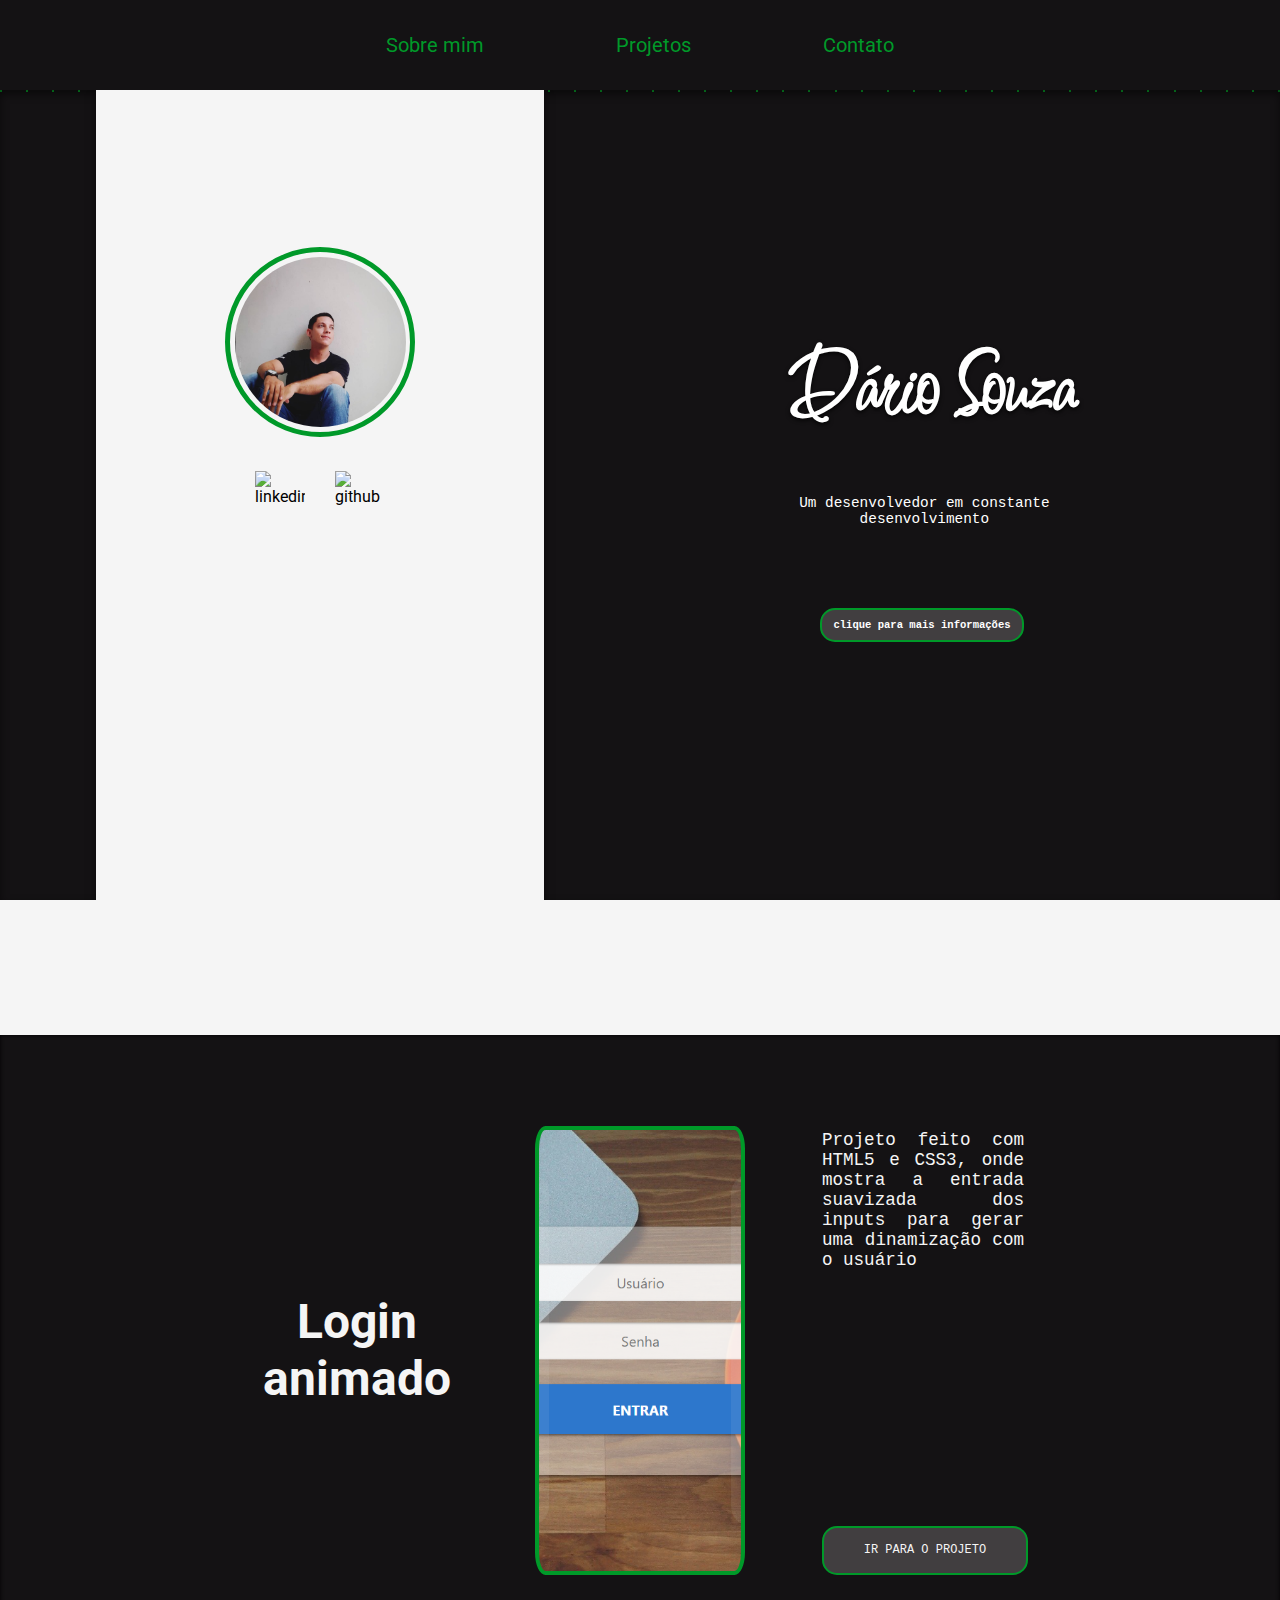
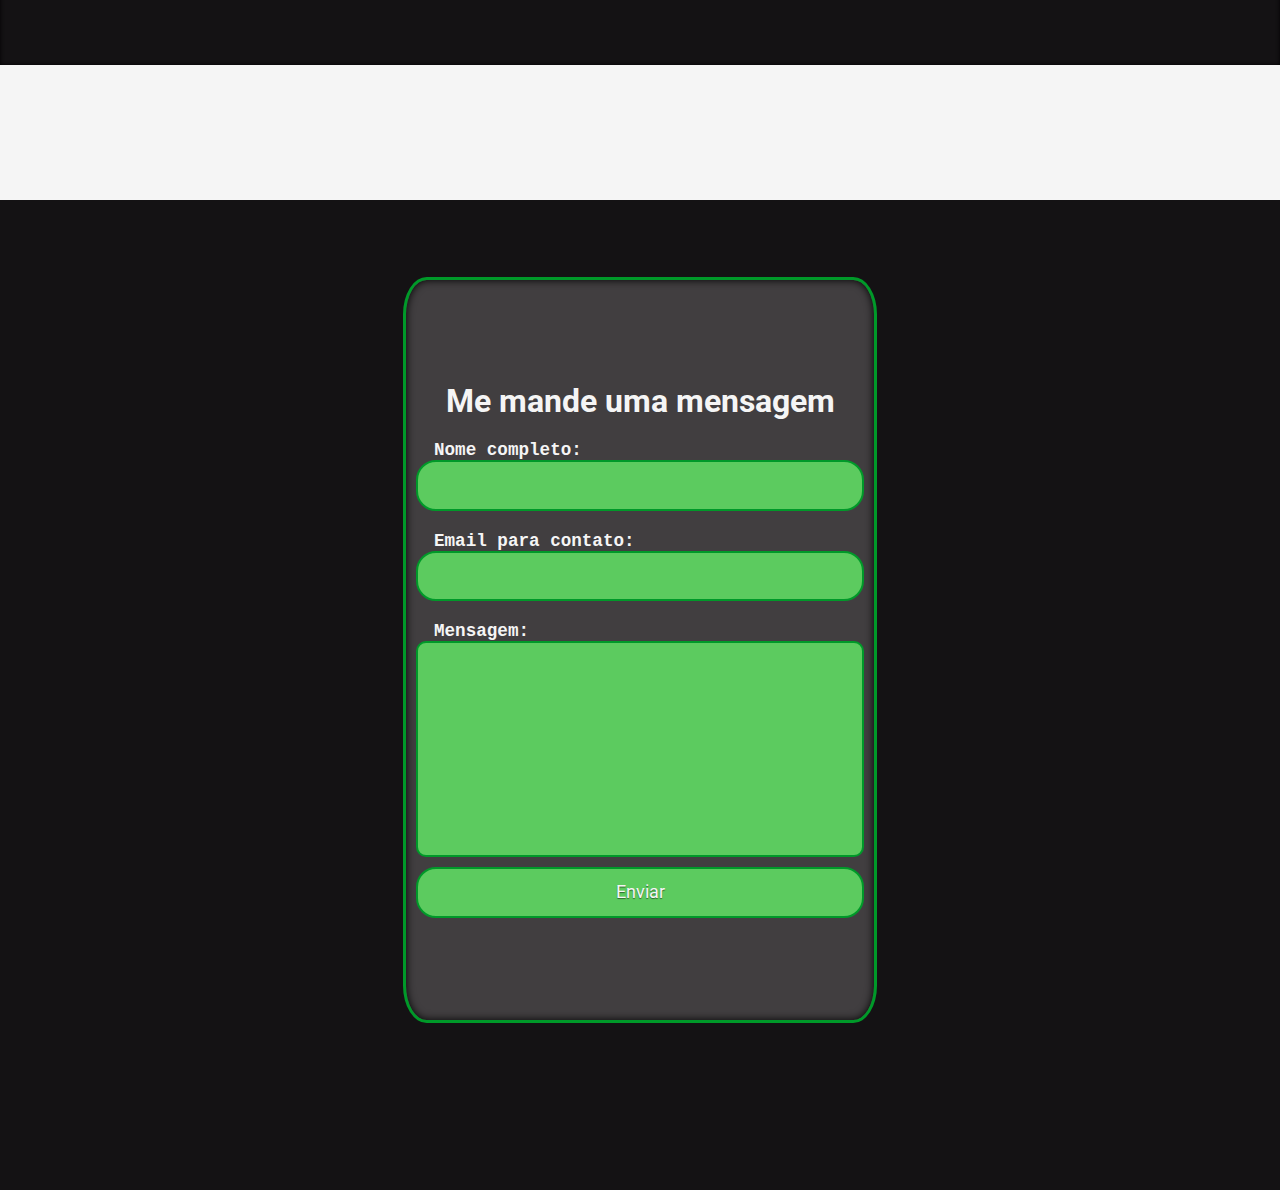
==== commit 54f7ed18: "." ====
--- a/index.html
+++ b/index.html
@@ -16,8 +16,8 @@
         </nav>
     </header>
     <main>
+        <div class="backgroundDinamico"></div>
         <section id="aboutMe">
-            <div class="backgroundDinamico"></div>
             <div class="informations">
                 <div class="blockInformation">
                     <div id="iName" class="informationLeft">Nome: </div>
--- a/style.css
+++ b/style.css
@@ -48,15 +48,6 @@
     overflow: hidden;
     position: relative;
     box-shadow: inset 0px 4px 8px rgba(0, 0, 0, 0.5);
-}
-.backgroundDinamico{
-    position: absolute;
-    height: 100vh;
-    width: 100vw;
-    background-color: var(--black);
-    display: flex;
-    justify-content: space-between;
-    z-index: -1;
 }
 .informations{
     width: 50%;
@@ -235,14 +226,14 @@
 }
 #picture::before{
     content: '';
-    width: 50%;
-    height: 43%;
+    width: 180px;
+    height: 180px;
     border-radius: 50%;
     position: absolute;
     border: 5px solid var(--normalGreen);
 }
 #picture > img{
-    width: 48%;
+    width: 171px;
     border-radius: 50%;
     z-index: 1;
 }
@@ -265,7 +256,8 @@
     justify-content: center;
 }
 .icons > nav > a > img {
-    width: 60%;
+    width: 50px;
+    height: 50px;
     z-index: 3;
 }
 
@@ -488,7 +480,15 @@
     background-color: rgba(1, 245, 54, 0.8);
     border-radius: 50%;
 }
-
+.backgroundDinamico{
+    position: absolute;
+    height: 300vh;
+    width: 100vw;
+    background-color: var(--black);
+    display: flex;
+    justify-content: space-between;
+    z-index: -1;
+}
 @keyframes piscar {
     0%{
         box-shadow: 0px 0px 0px rgba(245, 245, 245);
@@ -501,7 +501,7 @@
     }
     100%{
         box-shadow: 0px 0px 0px rgba(245, 245, 245); 
-        transform: translateY(-10vh);
+        transform: translateY(-100vh);
     }
 }
 @media (max-width: 768px) {
@@ -592,14 +592,14 @@
     }
     #picture::before{
         content: '';
-        width: 53%;
-        height: 34%;
+        width: 151px;
+        height: 151px;
         border-radius: 50%;
         position: absolute;
         border: 5px solid var(--normalGreen);
     }
     #picture > img{
-        width: 48%;
+        width: 140px;
         border-radius: 50%;
         z-index: 1;
     }
@@ -622,7 +622,8 @@
         justify-content: center;
     }
     .icons > nav > a > img {
-        width: 60%;
+        width: 40px;
+        height: 40px;
         z-index: 3;
     }
     .blockInformation > div{
@@ -673,6 +674,203 @@
         font-family: 'Courier New', Courier, monospace;
         font-size: .8rem;
         transform: translateY(-20px);
+    }
+    #projects{
+        background-color: whitesmoke;
+        height: 100vh;
+        width: 100%;
+        overflow: hidden;
+        display: flex;
+        justify-content: center;
+        align-items: center;
+    }
+    .contents{
+        background-color: var(--black);
+        width: 100%;
+        height: 70%;
+        box-shadow: inset 0px 0px 4px black;
+    }
+    
+    #project{
+        height: 100%;
+        width: 60%;
+        display: flex;
+        justify-content: space-around;
+        align-items: center;
+    }
+    #projectView{
+        height: 70%;
+        width: 300px;
+        border: 4px solid var(--normalGreen);
+        border-radius: 5%;
+        background-image: url("https://images.hdqwalls.com/download/error-404-page-3k-1366x768.jpg");
+        background-size: cover;
+        background-repeat: no-repeat;
+        background-position: center center;
+        position: relative;
+        overflow: hidden;
+        display: flex;
+        align-items: center;
+    }
+    #backProject{
+        height: 80%;
+        width: 30%;
+        left: -25%;
+        position: absolute;
+        border-radius: 20px;
+        transition: .3s;
+        background-color: rgba(245, 245, 245, 0.08);
+        display: flex;
+        align-items: center;
+        justify-content: center;
+        color: rgba(245, 245, 245, 0.8);
+    }
+    #backProject:hover{
+        left: -18%;
+        cursor: pointer;
+        background-color: rgba(245, 245, 245, 0.25);
+        justify-content: right;
+        font-size: 1.3rem;
+        
+    }
+    #nextProject{
+        height: 80%;
+        width: 30%;
+        right: -25%;
+        position: absolute;
+        border-radius: 20px;
+        transition: .3s;
+        background-color: rgba(245, 245, 245, 0.08);
+        display: flex;
+        justify-content: right;
+        align-items: center;
+        color: rgba(245, 245, 245, 0.8);
+    }
+    #nextProject:hover{
+        right: -18%;
+        cursor: pointer;
+        background-color: rgba(245, 245, 245, 0.30);
+        justify-content: left;
+        font-size: 1.2rem;
+    }
+    #projectDescription{
+        height: 70%;
+        width: 300px;
+        margin-left: 10%;
+        color: whitesmoke;
+        font-family: 'Courier New', Courier, monospace;
+        font-size: .8rem;
+        justify-content: end;
+        display: flex;
+        flex-direction: column;
+        justify-content: space-between;
+    }
+    #projectDescription > p{
+        color: whitesmoke;
+        text-align: justify;
+        font-family: 'Courier New', Courier, monospace;
+    }
+    #projectDescription > a{
+        height: 30px;
+    }
+    #goToProject{
+        height: 100%;
+        width: 100%;
+        border: 2px solid var(--normalGreen);
+        background-color: var(--gray);
+        border-radius: 15px;
+        display: flex;
+        align-items: center;
+        justify-content: center;
+        color: whitesmoke;
+        font-family: 'Courier New', Courier, monospace;
+        font-size: .75rem;
+    }
+    #goToProject:hover{
+        background-color: var(--normalGreen);
+        cursor: pointer;
+        box-shadow: 0px 1px 4px rgba(0, 0, 0, 0.5);
+        transition: .5s;
+    }
+    #goToProject:active{
+        box-shadow: inset 0px 1px 4px rgba(0, 0, 0, 0.5);
+    }
+    #projectName{
+        margin-right: 10%;
+        width: 80px;
+        height: 50%;
+        display: flex;
+        align-items: center;
+    }
+    #projectName > h1{
+        font-size: 2rem;
+        text-align: center;
+        color: whitesmoke;
+    }
+    #contactMe{
+        height: 100vh;
+        width: 100%;
+        overflow: hidden;
+        display: flex;
+        flex-direction: column;
+        justify-content: center;
+        align-items: center;
+        background-color: var(--black);
+    }
+    #contactForm{
+        display: flex;
+        flex-direction: column;
+        justify-content: center;
+        height: 400px;
+        width: 300px;
+        border: 3px solid var(--normalGreen);
+        box-shadow: inset 0px 0px 8px black;
+        padding: 10px;
+        border-radius: 5%;
+        background-color: var(--gray);
+    }
+    #contactForm > h1{
+        color: whitesmoke;
+        text-align: center;
+        font-size: 1.4rem;
+    }
+    #contactForm > label{
+        color: whitesmoke;
+        font-family: 'Courier New', Courier, monospace;
+        font-weight: bold;
+        width: 50%;
+        text-align: start;
+        margin: 20px 0px 0px 18px;
+        font-size: .8rem;
+    }
+    #contactForm > input{
+        height: 7%;
+        width: 300px;
+        border-radius: 20px;
+        font-size: .8rem;
+        background-color: var(--lightGreen);
+        border: 2px solid var(--normalGreen);
+        color: whitesmoke;
+        box-sizing: border-box;
+        padding: 15px;
+        text-shadow: 0px 1px 1px rgba(0, 0, 0, 0.5);
+    }
+    #message{
+        height: 30%;
+        border-radius: 10px;
+        border: 2px solid var(--normalGreen);
+        background-color: var(--lightGreen);
+        box-sizing: border-box;
+        padding: 10px;
+        color: whitesmoke;
+        text-shadow: 0px 1px 1px rgba(0, 0, 0, 0.2);
+        font-size: 1.05rem;
+        resize: none;
+    }
+    #contactForm > #submit{
+        margin-top: 10px;
+        padding: 0px;
+        transition: 0.3s;
     }
 }
 /*-----------------------------------------------------------------------------------------------------------------------------------------------*/
@@ -872,6 +1070,158 @@
             opacity: 1;
         }
     }
+    #projects{
+        background-color: whitesmoke;
+        height: 100vh;
+        width: 100%;
+        overflow: hidden;
+        display: flex;
+        justify-content: center;
+        align-items: center;
+    }
+    .contents{
+        background-color: var(--black);
+        width: 100%;
+        height: 70%;
+        box-shadow: inset 0px 0px 4px black;
+        display: flex;
+        justify-content: center;
+    }
+    
+    #project{
+        height: 100%;
+        width: 100%;
+        position: relative;
+        display: flex;
+        justify-content: space-around;
+        align-items: center;
+        flex-direction: column;
+    }
+    #projectView{
+        height: 600px;
+        width: 30%;
+        border: 4px solid var(--normalGreen);
+        border-radius: 5%;
+        background-image: url("https://images.hdqwalls.com/download/error-404-page-3k-1366x768.jpg");
+        background-size: cover;
+        background-repeat: no-repeat;
+        background-position: center center;
+        position: relative;
+        overflow: hidden;
+        display: flex;
+        align-items: center;
+    }
+    #projectDescription{
+        height: 70%;
+        width: 60%;
+        color: whitesmoke;
+        font-family: 'Courier New', Courier, monospace;
+        font-size: .7rem;
+        justify-content: center;
+        display: flex;
+        flex-direction: column;
+        justify-content: space-between;
+    }
+    #projectDescription > p{
+        color: whitesmoke;
+        text-align: justify;
+        font-family: 'Courier New', Courier, monospace;
+    }
+    #projectDescription > a{
+        height: 10%;
+    }
+    #goToProject{
+        height: 100%;
+        width: 100%;
+        border: 2px solid var(--normalGreen);
+        background-color: var(--gray);
+        border-radius: 15px;
+        display: flex;
+        align-items: center;
+        justify-content: center;
+        color: whitesmoke;
+        font-family: 'Courier New', Courier, monospace;
+        font-size: .75rem;
+    }
+    #projectName > h1{
+        font-size: 2rem;
+        text-align: center;
+        color: whitesmoke;
+    }
+    
+    /*↓↓↓↓↓ contact ↓↓↓↓↓*/
+    #contactMe{
+        height: 100vh;
+        width: 100%;
+        overflow: hidden;
+        display: flex;
+        flex-direction: column;
+        justify-content: center;
+        align-items: center;
+        background-color: var(--black);
+    }
+    #contactForm{
+        display: flex;
+        flex-direction: column;
+        justify-content: center;
+        height: 300px;
+        width: 250px;
+        border: 3px solid var(--normalGreen);
+        box-shadow: inset 0px 0px 8px black;
+        padding: 10px;
+        border-radius: 5%;
+        background-color: var(--gray);
+    }
+    #contactForm > h1{
+        color: whitesmoke;
+        text-align: center;
+        font-size: 1rem;
+    }
+    #contactForm > label{
+        color: whitesmoke;
+        font-family: 'Courier New', Courier, monospace;
+        font-weight: bold;
+        width: 50%;
+        text-align: start;
+        margin: 20px 0px 0px 18px;
+        font-size: .8rem;
+    }
+    #contactForm > input{
+        height: 7%;
+        width: 250px;
+        border-radius: 20px;
+        font-size: .8rem;
+        background-color: var(--lightGreen);
+        border: 2px solid var(--normalGreen);
+        color: whitesmoke;
+        box-sizing: border-box;
+        padding: 15px;
+        text-shadow: 0px 1px 1px rgba(0, 0, 0, 0.5);
+    }
+    #message{
+        height: 30%;
+        border-radius: 10px;
+        border: 2px solid var(--normalGreen);
+        background-color: var(--lightGreen);
+        box-sizing: border-box;
+        padding: 10px;
+        color: whitesmoke;
+        text-shadow: 0px 1px 1px rgba(0, 0, 0, 0.2);
+        font-size: 1.05rem;
+        resize: none;
+    }
+    #contactForm > #submit{
+        margin-top: 10px;
+        padding: 0px;
+        transition: 0.3s;
+    }
+        
+    #submit:hover{
+        cursor: pointer;
+        background-color: whitesmoke;
+        color: var(--normalGreen);
+        text-shadow: none;
+    }
 }
 @media (max-width: 320px) {
     header{
@@ -1053,8 +1403,6 @@
         z-index: 1;
         font-family: 'Courier New', Courier, monospace;
         font-size: .8rem;
-        position: absolute;
-        top: 210px;
     }
     @keyframes informationsIn {
         0%{
